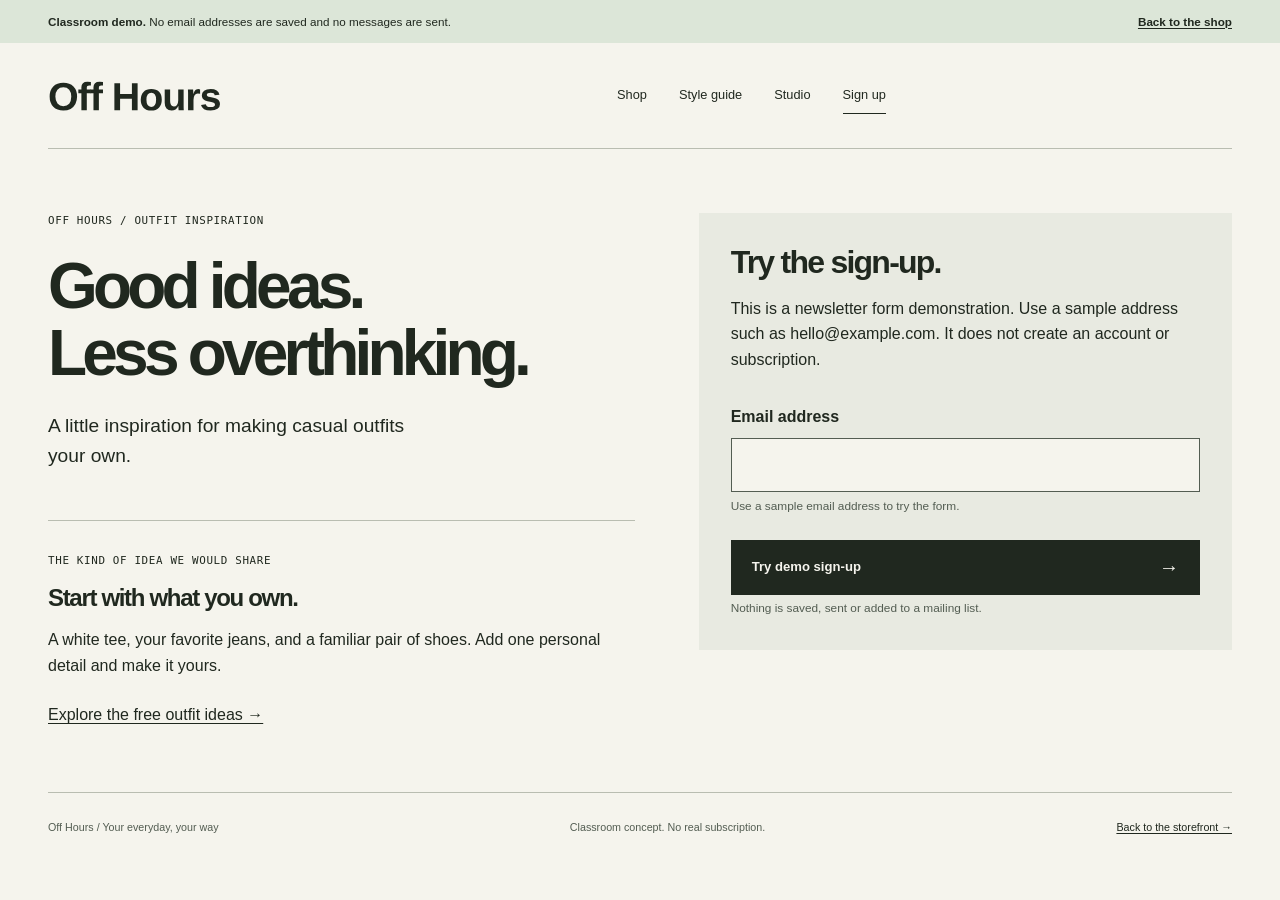
==== public/signup.html @ a18772db "Add Off Hours newsletter sign-up demo" ====
<!doctype html>
<html lang="en">
  <head>
    <meta charset="utf-8" />
    <meta name="viewport" content="width=device-width, initial-scale=1" />
    <meta
      name="description"
      content="Try the Off Hours newsletter sign-up demo. Casual outfit inspiration, with no real subscription or data collection."
    />
    <title>Sign up — Off Hours</title>
    <link rel="icon" href="data:," />
    <link rel="stylesheet" href="styles.css" />
    <link rel="stylesheet" href="signup.css" />
    <script src="signup.js" defer></script>
  </head>
  <body>
    <a class="skip-link" href="#main">Skip to content</a>
    <aside class="starter-notice" aria-label="Demo information">
      <span
        ><strong>Classroom demo.</strong> No email addresses are saved and no
        messages are sent.</span
      ><a href="index.html">Back to the shop</a>
    </aside>
    <header class="site-header wrap">
      <a
        class="brand-link"
        href="index.html"
        aria-label="Off Hours storefront home"
        ><img
          class="wordmark"
          src="assets/off-hours-wordmark.svg"
          alt="Off Hours wordmark"
          width="175"
          height="48"
      /></a>
      <nav class="main-nav" aria-label="Main navigation">
        <a class="nav-link" href="index.html">Shop</a>
        <a class="nav-link" href="styleguide.html">Style guide</a>
        <a class="nav-link" href="studio.html">Studio</a>
        <a class="nav-link" href="signup.html" aria-current="page">Sign up</a>
      </nav>
    </header>
    <main id="main" class="signup-layout wrap">
      <section class="signup-intro" aria-labelledby="signup-title">
        <p class="eyebrow">Off Hours / outfit inspiration</p>
        <h1 id="signup-title">Good ideas.<br />Less overthinking.</h1>
        <p class="signup-lead">
          A little inspiration for making casual outfits your own.
        </p>
        <div class="signup-preview">
          <p class="eyebrow">The kind of idea we would share</p>
          <h2>Start with what you own.</h2>
          <p>
            A white tee, your favorite jeans, and a familiar pair of shoes. Add
            one personal detail and make it yours.
          </p>
          <a href="index.html#outfit-ideas">Explore the free outfit ideas →</a>
        </div>
      </section>
      <section class="signup-panel" aria-labelledby="form-title">
        <h2 id="form-title">Try the sign-up.</h2>
        <p id="demo-help">
          This is a newsletter form demonstration. Use a sample address such as
          hello@example.com. It does not create an account or subscription.
        </p>
        <form id="signup-form" aria-describedby="demo-help" novalidate hidden>
          <label for="signup-email">Email address</label>
          <input
            id="signup-email"
            name="email"
            type="email"
            autocomplete="off"
            inputmode="email"
            maxlength="254"
            required
            aria-describedby="email-help email-error"
          />
          <p id="email-help" class="field-help">
            Use a sample email address to try the form.
          </p>
          <p id="email-error" class="field-error" role="alert" hidden></p>
          <button class="button button-primary" type="submit">
            Try demo sign-up <span aria-hidden="true">→</span>
          </button>
          <p class="field-help">
            Nothing is saved, sent or added to a mailing list.
          </p>
        </form>
        <p id="signup-unavailable">
          Enable JavaScript to try this demo form. No information has been
          submitted.
        </p>
        <div
          id="signup-confirmation"
          role="status"
          aria-live="polite"
          aria-atomic="true"
        ></div>
        <button id="signup-again" class="text-button" type="button" hidden>
          Try another sample address
        </button>
      </section>
    </main>
    <footer class="site-footer wrap">
      <p>Off Hours / Your everyday, your way</p>
      <p class="footer-tagline">Classroom concept. No real subscription.</p>
      <a href="index.html">Back to the storefront →</a>
    </footer>
  </body>
</html>
---- public/styles.css ----
/* Shared Off Hours brand tokens.
   Both the storefront and the live style guide use this file. */
:root {
  --color-paper: #f5f4ed;
  --color-ink: #20281f;
  --color-muted: #535d52;
  --color-line: #b9bdb1;
  --color-accent: #dce6d8;
  --color-soft: #e8eae1;
  --color-white: #fff;
  --color-danger: #992e28;
  --font-body: arial, helvetica, sans-serif;
  --font-display: arial, helvetica, sans-serif;
  --font-mono: ui-monospace, sfmono-regular, consolas, monospace;
  --space-1: 0.5rem;
  --space-2: 1rem;
  --space-3: 1.5rem;
  --space-4: 2rem;
  --space-5: 3rem;
  --space-6: 4rem;
  --page-width: 1440px;
}

* {
  box-sizing: border-box;
}

html {
  scroll-behavior: smooth;
  scroll-padding-top: 1.5rem;
}

body {
  margin: 0;
  background: var(--color-paper);
  color: var(--color-ink);
  font-family: var(--font-body);
  line-height: 1.6;
  -webkit-font-smoothing: antialiased;
}

img,
svg {
  display: block;
  max-width: 100%;
}

button,
a,
input {
  -webkit-tap-highlight-color: transparent;
}

a {
  color: inherit;
  text-underline-offset: 0.2em;
  text-decoration-thickness: 1px;
}

a:hover {
  text-decoration-thickness: 2px;
}

button,
input {
  font: inherit;
}

button {
  cursor: pointer;
}

button:disabled {
  cursor: default;
}

:focus-visible {
  outline: 3px solid var(--color-ink);
  outline-offset: 5px;
}

[hidden] {
  display: none !important;
}

::selection {
  background: var(--color-accent);
  color: var(--color-ink);
}

h1,
h2,
h3,
p {
  margin: 0;
}

h1,
h2,
h3 {
  font-family: var(--font-display);
  font-weight: 550;
}

h1 {
  font-size: clamp(3.4rem, 6.25vw, 6.6rem);
  line-height: 0.99;
  letter-spacing: -0.075em;
}

h2 {
  font-size: clamp(2rem, 3.6vw, 3.75rem);
  line-height: 1.08;
  letter-spacing: -0.055em;
}

h3 {
  font-size: 1.3rem;
  line-height: 1.3;
  letter-spacing: -0.03em;
}

p + p {
  margin-top: var(--space-2);
}

.wrap {
  width: min(calc(100% - 6rem), var(--page-width));
  margin-inline: auto;
}

.muted {
  color: var(--color-muted);
}

.eyebrow,
.micro-label,
.visual-label,
.image-caption,
.section-number,
.type-label,
.token-name {
  font-family: var(--font-mono);
  font-size: 0.68rem;
  font-weight: 500;
  line-height: 1.5;
  letter-spacing: 0.06em;
  text-transform: uppercase;
}

.eyebrow {
  display: flex;
  align-items: center;
  gap: 0.55rem;
}

.status-dot {
  width: 7px;
  height: 7px;
  display: inline-block;
  background: var(--color-ink);
  border-radius: 50%;
}

.skip-link {
  position: fixed;
  top: 8px;
  left: 8px;
  z-index: 10;
  transform: translateY(-180%);
  padding: 0.75rem 1rem;
  background: var(--color-ink);
  color: var(--color-white);
}

.skip-link:focus {
  transform: translateY(0);
}

.starter-notice {
  display: flex;
  justify-content: space-between;
  align-items: center;
  gap: 1.5rem;
  padding: 0.8rem 3rem;
  background: var(--color-accent);
  font-size: 0.73rem;
  line-height: 1.5;
}

.starter-notice a {
  flex-shrink: 0;
  font-weight: 650;
}

.site-header {
  min-height: 106px;
  display: flex;
  align-items: center;
  gap: 3rem;
  border-bottom: 1px solid var(--color-line);
}

.brand-link {
  display: inline-block;
  flex-shrink: 0;
}

.wordmark {
  width: 175px;
  height: auto;
}

.main-nav {
  display: flex;
  justify-content: center;
  align-items: center;
  gap: 2rem;
  margin-inline: auto;
}

.nav-link,
.bag-link {
  text-decoration: none;
  font-size: 0.8rem;
}

.nav-link {
  padding-block: 0.5rem;
  border-bottom: 1px solid transparent;
}

.nav-link:hover,
.nav-link[aria-current="page"] {
  border-color: currentcolor;
}

.bag-link {
  display: flex;
  align-items: center;
  gap: 0.65rem;
  white-space: nowrap;
}

.bag-count {
  display: grid;
  place-items: center;
  min-width: 1.7rem;
  height: 1.7rem;
  border: 1px solid var(--color-ink);
  border-radius: 50%;
  font-size: 0.7rem;
}

.product-section {
  display: grid;
  grid-template-columns: 1.13fr 1fr;
  gap: clamp(3rem, 7vw, 8rem);
  padding-block: var(--space-5) 5rem;
  align-items: start;
}

.product-visual {
  position: relative;
  background: var(--color-soft);
}

.visual-label {
  position: absolute;
  z-index: 1;
  inset: 1.3rem 1.4rem auto;
  display: flex;
  justify-content: space-between;
  gap: 1rem;
  font-size: 0.6rem;
}

.shirt-image {
  width: 100%;
  height: auto;
  aspect-ratio: 800 / 880;
  object-fit: contain;
}

.image-caption {
  display: flex;
  align-items: center;
  justify-content: space-between;
  gap: 1rem;
  padding: 1.2rem 1.4rem;
  border-top: 1px solid var(--color-line);
  font-size: 0.59rem;
}

.image-caption > :last-child {
  font-family: var(--font-body);
  font-size: 1.5rem;
  line-height: 1;
}

.product-information {
  max-width: 530px;
  padding-block: 1rem;
}

.product-information h1 {
  margin-top: 1.6rem;
  font-size: clamp(2.4rem, 4vw, 4rem);
  line-height: 1.04;
  letter-spacing: -0.055em;
}

.product-intro {
  font-size: 1.2rem;
  line-height: 1.5;
  margin-top: 1.8rem;
  letter-spacing: -0.025em;
}

.product-description {
  margin-top: 0.6rem;
  font-size: 0.88rem;
  max-width: 430px;
}

.price-row {
  display: flex;
  align-items: center;
  justify-content: space-between;
  gap: 1rem;
  margin-block: 2rem 1.5rem;
  padding-bottom: 1.2rem;
  border-bottom: 1px solid var(--color-line);
}

.price {
  font-size: 1.65rem;
  letter-spacing: -0.04em;
  font-weight: 600;
}

.price span {
  font-family: var(--font-mono);
  font-size: 0.65rem;
  font-weight: 400;
  letter-spacing: 0;
  margin-left: 0.25rem;
}

.price-row .micro-label {
  color: var(--color-muted);
  font-size: 0.6rem;
}

fieldset {
  padding: 0;
  margin: 0;
  border: 0;
  min-width: 0;
}

legend {
  padding: 0;
  font-size: 0.84rem;
  font-weight: 650;
}

.field-help {
  margin-top: 0.3rem;
  color: var(--color-muted);
  font-size: 0.74rem;
}

.size-options {
  display: grid;
  grid-template-columns: repeat(4, 1fr);
  gap: 0.6rem;
  margin-top: 1rem;
}

.size-option {
  position: relative;
  cursor: pointer;
}

.size-option input {
  position: absolute;
  opacity: 0;
  width: 100%;
  height: 100%;
  margin: 0;
  cursor: pointer;
}

.size-option span {
  display: grid;
  place-items: center;
  min-height: 3.2rem;
  border: 1px solid var(--color-line);
  background: var(--color-paper);
  font-size: 0.83rem;
  transition:
    background 150ms ease,
    border-color 150ms ease;
}

.size-option input:checked + span {
  background: var(--color-ink);
  border-color: var(--color-ink);
  color: var(--color-paper);
}

.size-option input:hover + span {
  border-color: var(--color-ink);
}

.size-option input:focus-visible + span {
  outline: 3px solid var(--color-ink);
  outline-offset: 4px;
}

.size-option input:focus-visible {
  outline: none;
}

.field-error {
  color: var(--color-danger);
  font-size: 0.8rem;
  margin-top: 0.9rem;
  font-weight: 550;
}

.button {
  display: inline-flex;
  align-items: center;
  justify-content: space-between;
  gap: 2rem;
  min-height: 3.4rem;
  border: 1px solid var(--color-ink);
  padding: 0.9rem 1.25rem;
  font-size: 0.82rem;
  font-weight: 550;
  line-height: 1.4;
  text-decoration: none;
  transition:
    background 150ms ease,
    color 150ms ease;
}

.button > span[aria-hidden] {
  font-size: 1.25rem;
  line-height: 1;
}

.button-primary {
  background: var(--color-ink);
  color: var(--color-paper);
}

.button-primary:hover {
  background: var(--color-accent);
  color: var(--color-ink);
}

.button-secondary {
  background: transparent;
  color: var(--color-ink);
}

.button-secondary:hover {
  background: var(--color-soft);
}

.add-button {
  width: 100%;
  margin-top: 1.4rem;
}

.demo-disclaimer {
  font-size: 0.68rem;
  line-height: 1.65;
  color: var(--color-muted);
  margin-top: 0.9rem;
  max-width: 420px;
}

.product-facts {
  margin-bottom: 0;
  margin-top: 1.8rem;
}

.product-facts div {
  display: flex;
  justify-content: space-between;
  gap: 1rem;
  padding-block: 0.62rem;
  border-top: 1px solid var(--color-line);
  font-size: 0.71rem;
}

.product-facts dt {
  color: var(--color-muted);
}

.product-facts dd {
  margin: 0;
  font-weight: 500;
  text-align: right;
}

.bag-section {
  display: grid;
  grid-template-columns: 1fr 1fr;
  gap: 3rem;
  border-top: 1px solid var(--color-line);
  padding-block: 3rem;
}

.bag-section h2 {
  margin-top: 0.6rem;
  font-size: clamp(2rem, 3vw, 3rem);
}

.bag-details {
  padding-top: 0.2rem;
  font-size: 0.85rem;
}

.bag-message {
  max-width: 500px;
}

.bag-items {
  list-style: none;
  margin: 1rem 0;
  padding: 0;
}

.bag-items:empty {
  margin: 0;
}

.bag-items li {
  padding-block: 0.55rem;
  border-bottom: 1px solid var(--color-line);
  font-size: 0.78rem;
}

.text-button {
  padding: 0.5rem 0;
  border: 0;
  background: transparent;
  color: var(--color-ink);
  font-size: 0.8rem;
  text-decoration: underline;
  text-underline-offset: 0.25rem;
}

.text-button:disabled {
  opacity: 0.5;
}

.bag-details .field-help {
  margin-top: 0.4rem;
  font-size: 0.69rem;
}

.starter-next {
  display: grid;
  grid-template-columns: 1fr 1fr;
  gap: 1.5rem 3rem;
  background: var(--color-accent);
  padding: 2.7rem 3rem 3rem;
  margin-block: 1rem 4rem;
}

.starter-next > .eyebrow {
  grid-column: 1 / -1;
}

.starter-next > div {
  max-width: 470px;
  font-size: 0.86rem;
}

.starter-next .button {
  margin-top: 1.6rem;
}

.site-footer {
  display: flex;
  align-items: center;
  justify-content: space-between;
  gap: 2rem;
  border-top: 1px solid var(--color-line);
  padding-block: 1.6rem;
  font-size: 0.67rem;
  color: var(--color-muted);
}

.footer-tagline {
  margin: 0;
}

.footer-separator {
  margin-inline: 0.6rem;
  color: var(--color-ink);
}

.site-footer a {
  color: var(--color-ink);
}

/* Shared editorial pages */
.page-hero {
  padding-block: 4.5rem 3.8rem;
  display: grid;
  grid-template-columns: 1.25fr 0.75fr;
  align-items: end;
  gap: 1.3rem 4rem;
}

.page-hero > .eyebrow {
  grid-column: 1 / -1;
}

.page-hero h1 {
  font-size: clamp(3.5rem, 6.8vw, 7.3rem);
}

.page-hero .hero-summary {
  max-width: 400px;
  font-size: 0.95rem;
  color: var(--color-muted);
  padding-bottom: 0.25rem;
}

.hero-summary strong {
  font-weight: 550;
  color: var(--color-ink);
}

.page-subnav {
  display: flex;
  flex-wrap: wrap;
  gap: 0.6rem 1.8rem;
  padding-block: 1rem;
  border-top: 1px solid var(--color-line);
  border-bottom: 1px solid var(--color-line);
  font-size: 0.76rem;
}

.section-link {
  text-decoration: none;
}

.section-link:hover {
  text-decoration: underline;
}

.guide-section {
  padding-block: 3rem;
  border-bottom: 1px solid var(--color-line);
  display: grid;
  grid-template-columns: 0.32fr 1fr;
  column-gap: 3rem;
}

.section-heading .section-number {
  color: var(--color-muted);
  display: block;
  margin-bottom: 0.8rem;
}

.section-heading h2 {
  font-size: clamp(1.7rem, 2.5vw, 2.65rem);
}

.section-heading p {
  font-size: 0.78rem;
  color: var(--color-muted);
  margin-top: 1rem;
  max-width: 210px;
}

.guide-content {
  min-width: 0;
}

.draft-label {
  display: inline-block;
  padding: 0.3rem 0.55rem;
  background: var(--color-accent);
  color: var(--color-ink);
  font-family: var(--font-mono);
  font-size: 0.6rem;
  line-height: 1.4;
  letter-spacing: 0.03em;
  text-transform: uppercase;
}

.decision-grid {
  display: grid;
  grid-template-columns: repeat(3, 1fr);
  gap: 1.5rem;
  margin-top: 1.6rem;
}

.decision-grid > div {
  border-top: 1px solid var(--color-line);
  padding-top: 0.8rem;
}

.decision-grid h3 {
  font-size: 0.85rem;
  font-weight: 650;
  letter-spacing: 0;
}

.decision-grid p {
  font-size: 0.8rem;
  color: var(--color-muted);
  margin-top: 0.5rem;
}

.decision-grid .undecided {
  font-size: 1.5rem;
  font-weight: 450;
  color: var(--color-ink);
  letter-spacing: -0.04em;
}

.logo-board {
  min-height: 230px;
  display: grid;
  place-items: center;
  padding: 3rem;
  background: var(--color-white);
  border: 1px solid var(--color-line);
}

.logo-board img {
  width: min(100%, 380px);
}

.logo-variants {
  display: grid;
  grid-template-columns: 1fr 1fr;
  border: 1px solid var(--color-line);
  border-top: 0;
}

.logo-variant {
  min-height: 140px;
  padding: 1.5rem;
  display: flex;
  flex-direction: column;
  justify-content: space-between;
  gap: 1.5rem;
}

.logo-variant + .logo-variant {
  border-left: 1px solid var(--color-line);
}

.logo-small {
  width: 110px;
  height: auto;
}

.logo-mono {
  width: 190px;
  height: auto;
}

.logo-variant p,
.guide-note {
  font-size: 0.73rem;
  color: var(--color-muted);
}

.guide-note {
  margin-top: 1rem;
  max-width: 680px;
}

.palette-grid {
  display: grid;
  grid-template-columns: repeat(5, 1fr);
  gap: 0.65rem;
}

.color-swatch {
  height: 120px;
  border: 1px solid var(--color-line);
  background: var(--swatch-color);
}

.palette-card h3 {
  font-size: 0.76rem;
  letter-spacing: 0;
  font-weight: 650;
  margin-top: 0.65rem;
}

.palette-card code {
  font-family: var(--font-mono);
  font-size: 0.65rem;
  color: var(--color-muted);
  display: block;
  margin-top: 0.15rem;
}

.palette-card p {
  font-size: 0.66rem;
  color: var(--color-muted);
  margin-top: 0.4rem;
  line-height: 1.5;
}

.type-specimen {
  border-top: 1px solid var(--color-line);
  padding-block: 1.3rem;
}

.type-specimen:first-child {
  border-top: 0;
  padding-top: 0;
}

.type-label {
  display: block;
  margin-bottom: 1rem;
  color: var(--color-muted);
  font-size: 0.6rem;
}

.type-display {
  font-family: var(--font-display);
  font-size: clamp(2.5rem, 4.5vw, 5rem);
  font-weight: 550;
  letter-spacing: -0.075em;
  line-height: 1;
  max-width: 700px;
}

.type-body {
  font-family: var(--font-body);
  font-size: 1rem;
  max-width: 570px;
}

.type-mono {
  font-family: var(--font-mono);
  text-transform: uppercase;
  font-size: 0.7rem;
  letter-spacing: 0.06em;
}

.spacing-grid {
  display: flex;
  flex-wrap: wrap;
  align-items: start;
  gap: 2rem;
}

.spacing-token {
  min-width: 52px;
}

.spacing-bar {
  width: var(--token-size);
  height: 40px;
  background: var(--color-ink);
  margin-bottom: 0.9rem;
}

.token-name {
  display: block;
  font-size: 0.6rem;
}

.spacing-token code {
  font-family: var(--font-mono);
  color: var(--color-muted);
  font-size: 0.65rem;
}

.button-samples {
  display: flex;
  flex-wrap: wrap;
  gap: 1rem;
}

.button-samples .button {
  min-width: 185px;
}

.voice-grid {
  display: grid;
  grid-template-columns: 1fr 1fr;
  gap: 2rem;
}

.voice-grid h3 {
  font-size: 0.95rem;
  font-weight: 600;
  margin-bottom: 0.65rem;
}

.voice-grid p {
  font-size: 0.84rem;
  color: var(--color-muted);
}

.voice-example {
  font-size: 1.7rem !important;
  color: var(--color-ink) !important;
  letter-spacing: -0.035em;
  line-height: 1.3;
}

.guide-footer-note {
  display: flex;
  gap: 2rem;
  align-items: center;
  justify-content: space-between;
  background: var(--color-soft);
  padding: 1.5rem 2rem;
  margin-block: 2rem 4rem;
}

.guide-footer-note p {
  font-size: 0.83rem;
  max-width: 680px;
}

.guide-footer-note a {
  font-size: 0.8rem;
  white-space: nowrap;
}

@media (width >= 1600px) {
  .product-section {
    gap: 8rem;
  }
}

@media (width <= 1100px) {
  .wrap {
    width: calc(100% - 4rem);
  }

  .starter-notice {
    padding-inline: 2rem;
  }

  .site-header {
    gap: 1.7rem;
  }

  .main-nav {
    gap: 1.25rem;
  }

  .product-section {
    gap: 3rem;
    align-items: start;
  }

  .product-information h1 {
    font-size: clamp(3.4rem, 7vw, 5rem);
  }

  .product-information {
    padding-top: 0.5rem;
  }

  .product-intro {
    margin-top: 1.4rem;
  }

  .price-row {
    margin-top: 1.5rem;
  }

  .page-hero {
    column-gap: 2rem;
  }

  .guide-section {
    grid-template-columns: 0.35fr 1fr;
    gap: 2rem;
  }

  .palette-grid {
    grid-template-columns: repeat(3, 1fr);
    row-gap: 1.6rem;
  }
}

@media (width <= 760px) {
  .wrap {
    width: calc(100% - 2.5rem);
  }

  .starter-notice {
    padding: 0.75rem 1.25rem;
    font-size: 0.67rem;
    gap: 1rem;
  }

  .starter-notice > span {
    max-width: 480px;
  }

  .starter-notice a {
    font-size: 0.65rem;
  }

  .site-header {
    min-height: 108px;
    display: grid;
    grid-template-columns: 1fr auto;
    gap: 0.5rem 1rem;
    padding-block: 1.2rem 1rem;
  }

  .wordmark {
    width: 130px;
  }

  .main-nav {
    grid-row: 2;
    grid-column: 1 / -1;
    margin: 0;
    justify-content: flex-start;
    gap: 1.5rem;
  }

  .nav-link,
  .bag-link {
    font-size: 0.73rem;
  }

  .bag-link {
    grid-column: 2;
    grid-row: 1;
  }

  .bag-count {
    min-width: 1.5rem;
    height: 1.5rem;
  }

  .product-section {
    grid-template-columns: 1fr;
    gap: 2rem;
    padding-block: 1.5rem 3rem;
  }

  .product-visual {
    max-width: 600px;
    width: 100%;
    margin-inline: auto;
  }

  .shirt-image {
    max-height: 530px;
  }

  .product-information {
    max-width: none;
    padding: 0;
  }

  .product-information h1 {
    font-size: clamp(4.2rem, 13vw, 7rem);
    margin-top: 1rem;
  }

  .product-intro {
    font-size: 1.1rem;
    margin-top: 1.4rem;
  }

  .product-description {
    max-width: 580px;
  }

  .product-facts {
    margin-top: 1.5rem;
  }

  .bag-section {
    grid-template-columns: 1fr;
    gap: 1.3rem;
    padding-block: 2rem;
  }

  .bag-section h2 {
    margin-top: 0.6rem;
  }

  .starter-next {
    grid-template-columns: 1fr;
    padding: 1.8rem;
    gap: 1.3rem;
    margin-block: 1rem 3rem;
  }

  .starter-next > div {
    max-width: none;
  }

  .site-footer {
    flex-wrap: wrap;
    gap: 0.7rem 2rem;
    padding-block: 1.5rem;
  }

  .footer-tagline {
    display: none;
  }

  .page-hero {
    padding-block: 2.5rem;
    grid-template-columns: 1fr;
    row-gap: 1.4rem;
  }

  .page-hero h1 {
    font-size: clamp(3.7rem, 11vw, 6rem);
  }

  .page-hero .hero-summary {
    max-width: 570px;
    font-size: 0.9rem;
  }

  .page-subnav {
    gap: 0.6rem 1.2rem;
    font-size: 0.72rem;
  }

  .guide-section {
    grid-template-columns: 1fr;
    gap: 1.8rem;
    padding-block: 2.3rem;
  }

  .section-heading {
    display: grid;
    grid-template-columns: 1fr 1fr;
    column-gap: 2rem;
  }

  .section-heading .section-number {
    grid-column: 1 / -1;
    margin-bottom: 0.5rem;
  }

  .section-heading p {
    max-width: none;
    margin: 0;
    font-size: 0.73rem;
  }

  .decision-grid {
    gap: 1rem;
  }

  .decision-grid .undecided {
    font-size: 1.3rem;
  }

  .decision-grid p {
    font-size: 0.73rem;
  }

  .palette-grid {
    grid-template-columns: repeat(5, 1fr);
  }

  .color-swatch {
    height: 85px;
  }

  .palette-card p {
    font-size: 0.62rem;
  }

  .palette-card code {
    font-size: 0.57rem;
  }

  .guide-footer-note {
    flex-direction: column;
    align-items: start;
    gap: 1rem;
    margin-block: 1.5rem 3rem;
    padding: 1.5rem;
  }
}

@media (width <= 420px) {
  .starter-notice {
    align-items: start;
    flex-direction: column;
    gap: 0.35rem;
  }

  .visual-label {
    inset: 1rem 1rem auto;
    font-size: 0.53rem;
  }

  .image-caption {
    font-size: 0.53rem;
    padding: 1rem;
  }

  .price-row .micro-label {
    font-size: 0.54rem;
  }

  .section-heading {
    grid-template-columns: 1fr;
    gap: 0.6rem;
  }

  .section-heading .section-number {
    margin: 0;
  }

  .decision-grid {
    grid-template-columns: 1fr;
    gap: 1.2rem;
  }

  .decision-grid > div {
    display: grid;
    grid-template-columns: 0.5fr 1fr;
    gap: 0.4rem 1rem;
  }

  .decision-grid p {
    margin-top: 0;
  }

  .decision-grid p:last-child {
    grid-column: 2;
  }

  .palette-grid {
    grid-template-columns: repeat(3, 1fr);
  }

  .color-swatch {
    height: 90px;
  }

  .logo-board {
    min-height: 190px;
    padding: 2rem;
  }

  .logo-variants {
    grid-template-columns: 1fr;
  }

  .logo-variant {
    min-height: 125px;
  }

  .logo-variant + .logo-variant {
    border-left: 0;
    border-top: 1px solid var(--color-line);
  }

  .voice-grid {
    grid-template-columns: 1fr;
    gap: 1.5rem;
  }
}

@media (prefers-reduced-motion: reduce) {
  html {
    scroll-behavior: auto;
  }

  *,
  *::before,
  *::after {
    transition: none !important;
    animation: none !important;
  }
}

/* Off Hours: restrained hierarchy and reusable outfit guidance. */
.outfit-section {
  padding-block: var(--space-6);
  border-top: 1px solid var(--color-line);
}

.outfit-intro {
  max-width: 62ch;
  margin-top: var(--space-2);
}

.outfit-grid {
  display: grid;
  grid-template-columns: repeat(3, minmax(0, 1fr));
  gap: var(--space-3);
  margin-top: var(--space-4);
}

.outfit-card {
  padding: var(--space-3);
  background: var(--color-soft);
}

.outfit-card h3 {
  margin-block: var(--space-2);
}

.outfit-preference {
  margin-top: var(--space-5);
  padding-top: var(--space-4);
  border-top: 1px solid var(--color-line);
}

.outfit-preference > p {
  max-width: 65ch;
  margin-block: var(--space-2);
}

.preference-actions {
  display: flex;
  gap: var(--space-2);
  flex-wrap: wrap;
  margin-block: var(--space-3);
}

.preference-actions [aria-pressed="true"] {
  background: var(--color-ink);
  color: var(--color-paper);
}

@media (width <= 700px) {
  .outfit-grid {
    grid-template-columns: 1fr;
  }
}
---- public/signup.css ----
.signup-layout {
  display: grid;
  grid-template-columns: 1.1fr 1fr;
  gap: var(--space-6);
  padding-block: var(--space-6);
  align-items: start;
}

.signup-intro h1 {
  font-size: clamp(2.5rem, 5vw, 4.8rem);
  line-height: 1.04;
  margin-top: var(--space-3);
}

.signup-lead {
  margin-top: var(--space-3);
  max-width: 35ch;
  font-size: 1.2rem;
}

.signup-preview {
  border-top: 1px solid var(--color-line);
  padding-top: var(--space-4);
  margin-top: var(--space-5);
}

.signup-preview h2 {
  font-size: 1.5rem;
  margin-block: var(--space-2);
}

.signup-preview a {
  display: inline-block;
  margin-top: var(--space-3);
}

.signup-panel {
  background: var(--color-soft);
  padding: var(--space-4);
}

.signup-panel h2 {
  font-size: 2rem;
  margin-bottom: var(--space-2);
}

#signup-form {
  margin-top: var(--space-4);
}

#signup-form label {
  display: block;
  font-weight: 700;
  margin-bottom: var(--space-1);
}

#signup-email {
  width: 100%;
  min-height: 3.4rem;
  padding: 0.8rem;
  border: 1px solid var(--color-muted);
  border-radius: 0;
  background: var(--color-paper);
  color: var(--color-ink);
}

#signup-email[aria-invalid="true"] {
  border-color: var(--color-danger);
}

#signup-form .button {
  margin-top: var(--space-3);
  width: 100%;
}

#signup-confirmation:not(:empty) {
  margin-top: var(--space-4);
  padding-block: var(--space-3);
  border-top: 1px solid var(--color-line);
  font-weight: 700;
}

@media (width <= 760px) {
  .signup-layout {
    grid-template-columns: 1fr;
    gap: var(--space-4);
    padding-block: var(--space-4);
  }

  .signup-panel {
    padding: var(--space-3);
  }
}
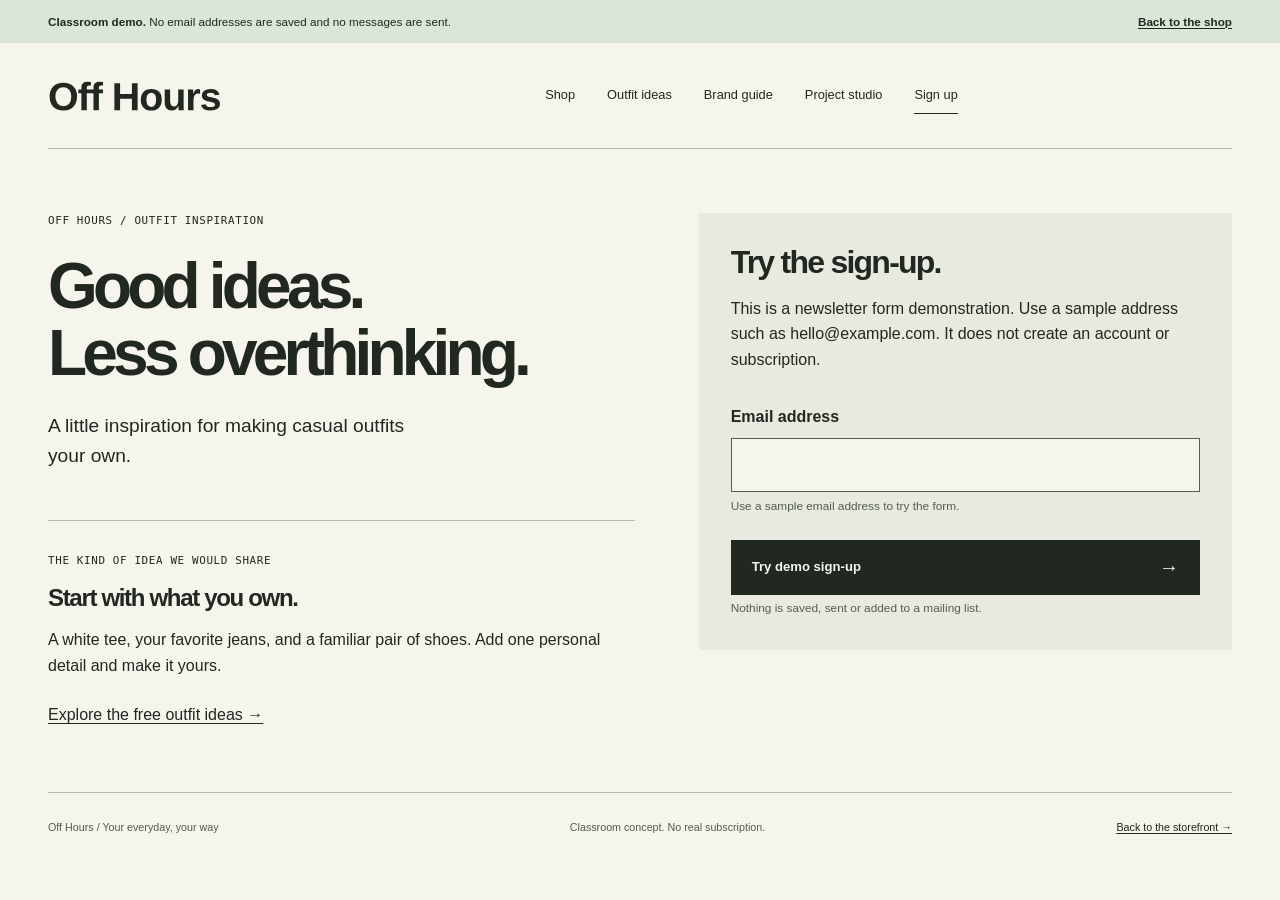
==== commit 61014498: "Respond to peer review issues #7 #8 #9 #10: public/signup.html" ====
--- a/public/signup.html
+++ b/public/signup.html
@@ -35,8 +35,8 @@
       /></a>
       <nav class="main-nav" aria-label="Main navigation">
         <a class="nav-link" href="index.html">Shop</a>
-        <a class="nav-link" href="styleguide.html">Style guide</a>
-        <a class="nav-link" href="studio.html">Studio</a>
+        <a class="nav-link" href="index.html#outfit-ideas">Outfit ideas</a><a class="nav-link" href="styleguide.html">Brand guide</g/a>
+        <a class="nav-link" href="studio.html">Project studio</a>
         <a class="nav-link" href="signup.html" aria-current="page">Sign up</a>
       </nav>
     </header>
--- a/public/styles.css
+++ b/public/styles.css
@@ -1320,6 +1320,16 @@
   background: var(--color-soft);
 }
 
+.outfit-illustration {
+  display: block;
+  width: 100%;
+  height: auto;
+  aspect-ratio: 3 / 2;
+  object-fit: contain;
+  background: var(--color-paper);
+  border: 1px solid var(--color-line);
+}
+
 .outfit-card h3 {
   margin-block: var(--space-2);
 }
